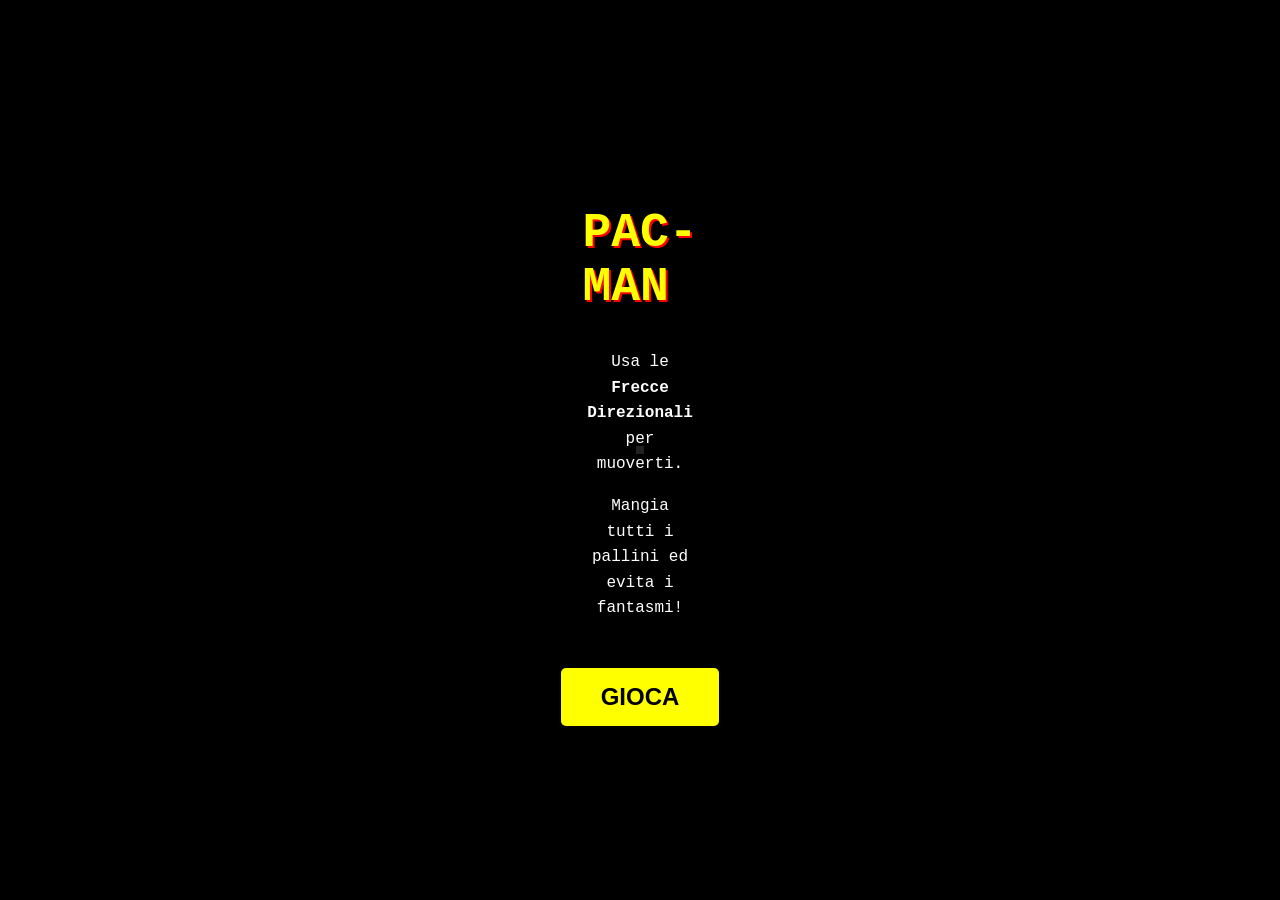
==== index.html @ ddeb4d35 "Add files via upload" ====
<!DOCTYPE html>
<html lang="it">
<head>
    <meta charset="UTF-8">
    <meta name="viewport" content="width=device-width, initial-scale=1.0">
    <title>Pac-Man Clone - Full Game</title>
    <link rel="stylesheet" href="style.css">
</head>
<body>
    <div id="game-wrapper">
        <!-- Schermata Menu -->
        <div id="menu-screen" class="overlay">
            <h1>PAC-MAN</h1>
            <div class="instructions">
                <p>Usa le <b>Frecce Direzionali</b> per muoverti.</p>
                <p>Mangia tutti i pallini ed evita i fantasmi!</p>
            </div>
            <button id="start-button">GIOCA</button>
        </div>

        <!-- Schermata Game Over -->
        <div id="game-over-screen" class="overlay hidden">
            <h1 id="status-title">GAME OVER</h1>
            <p>Punteggio Finale: <span id="final-score">0</span></p>
            <button id="restart-button">RIPROVA</button>
        </div>

        <!-- Interfaccia di Gioco -->
        <div id="game-ui" class="hidden">
            <div class="score-container">SCORE: <span id="score-val">0</span></div>
            <canvas id="gameCanvas"></canvas>
        </div>
    </div>
    <script src="game.js"></script>
</body>
</html>
---- style.css ----
body {
    background-color: #000;
    color: #fff;
    margin: 0;
    display: flex;
    justify-content: center;
    align-items: center;
    height: 100vh;
    font-family: 'Courier New', Courier, monospace;
    overflow: hidden;
}

#game-wrapper {
    position: relative;
    border: 4px solid #222;
    background-color: #000;
}

.overlay {
    position: absolute;
    top: 0;
    left: 0;
    width: 100%;
    height: 100%;
    background: rgba(0, 0, 0, 0.9);
    display: flex;
    flex-direction: column;
    justify-content: center;
    align-items: center;
    z-index: 10;
}

.hidden {
    display: none !important;
}

h1 {
    font-size: 3rem;
    color: #ffff00;
    text-shadow: 2px 2px #ff0000;
    margin-bottom: 20px;
}

.instructions {
    text-align: center;
    margin-bottom: 30px;
    line-height: 1.6;
}

button {
    background: #ffff00;
    border: none;
    padding: 15px 40px;
    font-size: 1.5rem;
    font-weight: bold;
    cursor: pointer;
    border-radius: 5px;
    transition: transform 0.2s, background 0.2s;
}

button:hover {
    transform: scale(1.1);
    background: #ffcc00;
}

#game-ui {
    display: flex;
    flex-direction: column;
    align-items: center;
}

.score-container {
    font-size: 1.5rem;
    padding: 10px;
    color: #fff;
    width: 100%;
    text-align: left;
}

canvas {
    display: block;
    background-color: #000;
}
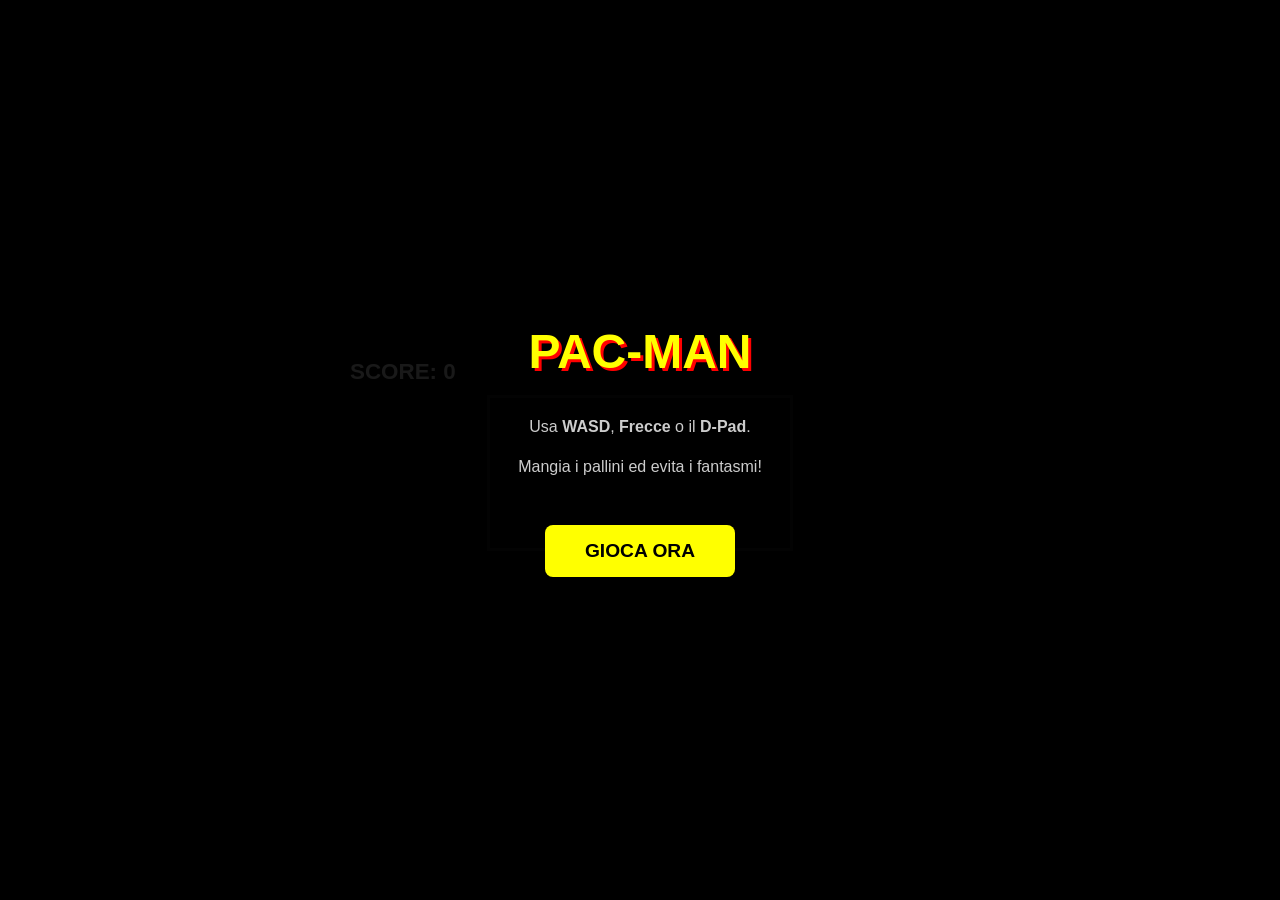
==== commit 91cd7d85: "Add files via upload" ====
--- a/index.html
+++ b/index.html
@@ -2,20 +2,20 @@
 <html lang="it">
 <head>
     <meta charset="UTF-8">
-    <meta name="viewport" content="width=device-width, initial-scale=1.0">
-    <title>Pac-Man Clone - Full Game</title>
+    <meta name="viewport" content="width=device-width, initial-scale=1.0, maximum-scale=1.0, user-scalable=no">
+    <title>Pac-Man Mobile Pro</title>
     <link rel="stylesheet" href="style.css">
 </head>
 <body>
-    <div id="game-wrapper">
-        <!-- Schermata Menu -->
+    <div id="game-container">
+        <!-- Schermata Iniziale -->
         <div id="menu-screen" class="overlay">
             <h1>PAC-MAN</h1>
             <div class="instructions">
-                <p>Usa le <b>Frecce Direzionali</b> per muoverti.</p>
-                <p>Mangia tutti i pallini ed evita i fantasmi!</p>
+                <p>Usa <b>WASD</b>, <b>Frecce</b> o il <b>D-Pad</b>.</p>
+                <p>Mangia i pallini ed evita i fantasmi!</p>
             </div>
-            <button id="start-button">GIOCA</button>
+            <button id="start-button">GIOCA ORA</button>
         </div>
 
         <!-- Schermata Game Over -->
@@ -25,12 +25,25 @@
             <button id="restart-button">RIPROVA</button>
         </div>
 
-        <!-- Interfaccia di Gioco -->
-        <div id="game-ui" class="hidden">
-            <div class="score-container">SCORE: <span id="score-val">0</span></div>
-            <canvas id="gameCanvas"></canvas>
+        <!-- Area di Gioco -->
+        <div id="ui-layer">
+            <div class="score-box">SCORE: <span id="score-val">0</span></div>
+        </div>
+
+        <canvas id="gameCanvas"></canvas>
+
+        <!-- Controlli Touch -->
+        <div id="dpad">
+            <div class="dpad-row">
+                <button class="dpad-btn" id="up-btn">▲</button>
+            </div>
+            <div class="dpad-row">
+                <button class="dpad-btn" id="left-btn">◀</button>
+                <button class="dpad-btn" id="down-btn">▼</button>
+                <button class="dpad-btn" id="right-btn">▶</button>
+            </div>
         </div>
     </div>
     <script src="game.js"></script>
 </body>
-</html>
+</html>
--- a/style.css
+++ b/style.css
@@ -1,19 +1,39 @@
+* {
+    box-sizing: border-box;
+    user-select: none;
+    -webkit-tap-highlight-color: transparent;
+}
+
 body {
     background-color: #000;
-    color: #fff;
     margin: 0;
+    padding: 0;
     display: flex;
     justify-content: center;
     align-items: center;
     height: 100vh;
-    font-family: 'Courier New', Courier, monospace;
+    color: white;
+    font-family: 'Arial', sans-serif;
     overflow: hidden;
+    touch-action: none;
 }
 
-#game-wrapper {
+#game-container {
     position: relative;
-    border: 4px solid #222;
-    background-color: #000;
+    display: flex;
+    flex-direction: column;
+    align-items: center;
+    width: 100%;
+    max-width: 600px;
+}
+
+canvas {
+    background-color: black;
+    border: 3px solid #222;
+    display: block;
+    max-width: 95vw;
+    max-height: 50vh;
+    height: auto;
 }
 
 .overlay {
@@ -27,7 +47,8 @@
     flex-direction: column;
     justify-content: center;
     align-items: center;
-    z-index: 10;
+    z-index: 100;
+    text-align: center;
 }
 
 .hidden {
@@ -35,49 +56,76 @@
 }
 
 h1 {
+    color: #ffff00;
     font-size: 3rem;
-    color: #ffff00;
-    text-shadow: 2px 2px #ff0000;
-    margin-bottom: 20px;
+    margin: 0 0 20px 0;
+    text-shadow: 3px 3px #ff0000;
 }
 
 .instructions {
-    text-align: center;
     margin-bottom: 30px;
-    line-height: 1.6;
+    line-height: 1.5;
+    color: #ccc;
 }
 
 button {
-    background: #ffff00;
+    background-color: #ffff00;
+    color: #000;
     border: none;
     padding: 15px 40px;
-    font-size: 1.5rem;
+    font-size: 1.2rem;
     font-weight: bold;
     cursor: pointer;
-    border-radius: 5px;
-    transition: transform 0.2s, background 0.2s;
+    border-radius: 8px;
+    transition: transform 0.1s;
 }
 
-button:hover {
-    transform: scale(1.1);
-    background: #ffcc00;
+button:active {
+    transform: scale(0.9);
 }
 
-#game-ui {
+#ui-layer {
+    width: 100%;
+    padding: 10px;
+    display: flex;
+    justify-content: flex-start;
+}
+
+.score-box {
+    font-size: 1.4rem;
+    font-weight: bold;
+    color: #fff;
+}
+
+/* D-Pad Styles */
+#dpad {
+    margin-top: 20px;
     display: flex;
     flex-direction: column;
     align-items: center;
+    gap: 10px;
 }
 
-.score-container {
-    font-size: 1.5rem;
-    padding: 10px;
-    color: #fff;
-    width: 100%;
-    text-align: left;
+.dpad-row {
+    display: flex;
+    gap: 10px;
 }
 
-canvas {
-    display: block;
-    background-color: #000;
+.dpad-btn {
+    width: 60px;
+    height: 60px;
+    background-color: #333;
+    color: #ffff00;
+    border: 2px solid #555;
+    font-size: 1.5rem;
+    padding: 0;
+    display: flex;
+    justify-content: center;
+    align-items: center;
 }
+
+@media (min-width: 800px) {
+    #dpad {
+        display: none; /* Nascondi su PC se vuoi usare solo tastiera */
+    }
+}
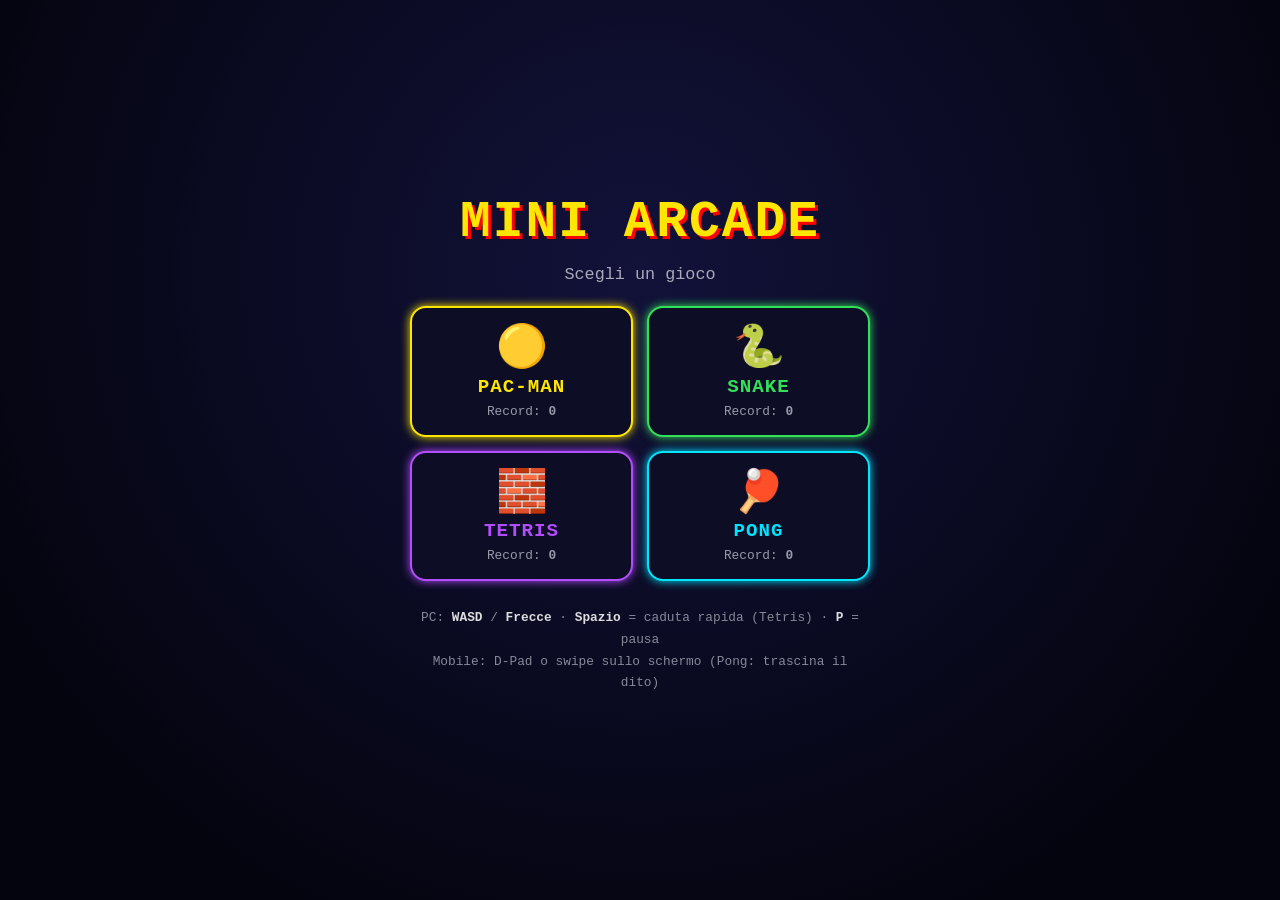
==== commit 33e53a1f: "Add files via upload" ====
--- a/index.html
+++ b/index.html
@@ -2,48 +2,83 @@
 <html lang="it">
 <head>
     <meta charset="UTF-8">
-    <meta name="viewport" content="width=device-width, initial-scale=1.0, maximum-scale=1.0, user-scalable=no">
-    <title>Pac-Man Mobile Pro</title>
+    <meta name="viewport" content="width=device-width, initial-scale=1.0, maximum-scale=1.0, user-scalable=no, viewport-fit=cover">
+    <title>Mini Arcade</title>
     <link rel="stylesheet" href="style.css">
 </head>
 <body>
-    <div id="game-container">
-        <!-- Schermata Iniziale -->
-        <div id="menu-screen" class="overlay">
-            <h1>PAC-MAN</h1>
-            <div class="instructions">
-                <p>Usa <b>WASD</b>, <b>Frecce</b> o il <b>D-Pad</b>.</p>
-                <p>Mangia i pallini ed evita i fantasmi!</p>
-            </div>
-            <button id="start-button">GIOCA ORA</button>
+    <div id="app">
+        <!-- Barra superiore (punteggio, menu, pausa) -->
+        <div id="hud" class="hidden">
+            <button id="menu-btn" class="hud-btn" aria-label="Torna al menu">☰</button>
+            <div class="hud-score"><span class="label">SCORE</span> <span id="score-val">0</span></div>
+            <div class="hud-score"><span class="label">BEST</span> <span id="best-val">0</span></div>
+            <button id="pause-btn" class="hud-btn" aria-label="Pausa">❚❚</button>
         </div>
 
-        <!-- Schermata Game Over -->
-        <div id="game-over-screen" class="overlay hidden">
-            <h1 id="status-title">GAME OVER</h1>
-            <p>Punteggio Finale: <span id="final-score">0</span></p>
-            <button id="restart-button">RIPROVA</button>
+        <!-- Area di gioco -->
+        <canvas id="gameCanvas" class="hidden"></canvas>
+
+        <!-- Controlli touch -->
+        <div id="controls" class="hidden">
+            <div id="dpad">
+                <div class="dpad-row">
+                    <button class="dpad-btn" id="up-btn" aria-label="Su">▲</button>
+                </div>
+                <div class="dpad-row">
+                    <button class="dpad-btn" id="left-btn" aria-label="Sinistra">◀</button>
+                    <button class="dpad-btn" id="down-btn" aria-label="Giù">▼</button>
+                    <button class="dpad-btn" id="right-btn" aria-label="Destra">▶</button>
+                </div>
+            </div>
+            <button id="action-btn" class="hidden">⤓</button>
+        </div>
+    </div>
+
+    <!-- Schermata iniziale: scelta del gioco -->
+    <div id="menu-screen" class="overlay">
+        <h1 class="logo">MINI ARCADE</h1>
+        <p class="subtitle">Scegli un gioco</p>
+
+        <div class="game-grid">
+            <button class="game-card" data-game="pacman" style="--c:#ffe600">
+                <span class="icon">🟡</span>
+                <span class="name">PAC-MAN</span>
+                <span class="record">Record: <b id="best-pacman">0</b></span>
+            </button>
+            <button class="game-card" data-game="snake" style="--c:#33e05a">
+                <span class="icon">🐍</span>
+                <span class="name">SNAKE</span>
+                <span class="record">Record: <b id="best-snake">0</b></span>
+            </button>
+            <button class="game-card" data-game="tetris" style="--c:#b44cff">
+                <span class="icon">🧱</span>
+                <span class="name">TETRIS</span>
+                <span class="record">Record: <b id="best-tetris">0</b></span>
+            </button>
+            <button class="game-card" data-game="pong" style="--c:#00e5ff">
+                <span class="icon">🏓</span>
+                <span class="name">PONG</span>
+                <span class="record">Record: <b id="best-pong">0</b></span>
+            </button>
         </div>
 
-        <!-- Area di Gioco -->
-        <div id="ui-layer">
-            <div class="score-box">SCORE: <span id="score-val">0</span></div>
-        </div>
+        <p class="hint">
+            PC: <b>WASD</b> / <b>Frecce</b> · <b>Spazio</b> = caduta rapida (Tetris) · <b>P</b> = pausa<br>
+            Mobile: D-Pad o swipe sullo schermo (Pong: trascina il dito)
+        </p>
+    </div>
 
-        <canvas id="gameCanvas"></canvas>
-
-        <!-- Controlli Touch -->
-        <div id="dpad">
-            <div class="dpad-row">
-                <button class="dpad-btn" id="up-btn">▲</button>
-            </div>
-            <div class="dpad-row">
-                <button class="dpad-btn" id="left-btn">◀</button>
-                <button class="dpad-btn" id="down-btn">▼</button>
-                <button class="dpad-btn" id="right-btn">▶</button>
-            </div>
+    <!-- Schermata Pausa / Game Over -->
+    <div id="message-screen" class="overlay hidden">
+        <h1 id="msg-title">GAME OVER</h1>
+        <p id="msg-text"></p>
+        <div class="btn-row">
+            <button id="msg-primary" class="btn">RIPROVA</button>
+            <button id="msg-secondary" class="btn btn-secondary">MENU</button>
         </div>
     </div>
+
     <script src="game.js"></script>
 </body>
-</html>+</html>
--- a/style.css
+++ b/style.css
@@ -1,131 +1,275 @@
 * {
     box-sizing: border-box;
     user-select: none;
+    -webkit-user-select: none;
     -webkit-tap-highlight-color: transparent;
 }
 
-body {
-    background-color: #000;
+html, body {
     margin: 0;
     padding: 0;
-    display: flex;
-    justify-content: center;
-    align-items: center;
+    height: 100%;
+    background: #000;
+}
+
+body {
+    color: #fff;
+    font-family: 'Courier New', Courier, monospace;
+    overflow: hidden;
+    touch-action: none;
+    overscroll-behavior: none;
+}
+
+.hidden {
+    display: none !important;
+}
+
+/* ---------- Layout principale ---------- */
+#app {
+    width: 100%;
     height: 100vh;
-    color: white;
-    font-family: 'Arial', sans-serif;
-    overflow: hidden;
-    touch-action: none;
-}
-
-#game-container {
-    position: relative;
-    display: flex;
-    flex-direction: column;
-    align-items: center;
-    width: 100%;
-    max-width: 600px;
+    height: 100dvh;
+    display: flex;
+    flex-direction: column;
+    align-items: center;
+    justify-content: center;
+    gap: 10px;
+    padding: 8px 0;
 }
 
 canvas {
-    background-color: black;
-    border: 3px solid #222;
     display: block;
-    max-width: 95vw;
-    max-height: 50vh;
-    height: auto;
-}
-
+    background: #000;
+    border-radius: 10px;
+    box-shadow: 0 0 0 3px #1c1c4a, 0 0 26px rgba(60, 60, 255, 0.3);
+    touch-action: none;
+}
+
+/* ---------- HUD ---------- */
+#hud {
+    display: flex;
+    align-items: center;
+    justify-content: space-between;
+    gap: 8px;
+    font-weight: bold;
+}
+
+.hud-score {
+    font-size: 1.1rem;
+    color: #fff;
+    white-space: nowrap;
+}
+
+.hud-score .label {
+    color: #8888cc;
+    font-size: 0.8rem;
+}
+
+.hud-btn {
+    width: 40px;
+    height: 40px;
+    padding: 0;
+    font-size: 1.1rem;
+    background: #15153a;
+    color: #ffe600;
+    border: 2px solid #33336a;
+    border-radius: 10px;
+}
+
+/* ---------- Bottoni generici ---------- */
+button {
+    font-family: inherit;
+    cursor: pointer;
+    transition: transform 0.1s;
+}
+
+button:active {
+    transform: scale(0.93);
+}
+
+.btn {
+    background: #ffe600;
+    color: #000;
+    border: none;
+    padding: 14px 32px;
+    font-size: 1.1rem;
+    font-weight: bold;
+    border-radius: 10px;
+}
+
+.btn-secondary {
+    background: #222250;
+    color: #fff;
+    border: 2px solid #44448a;
+}
+
+.btn-row {
+    display: flex;
+    gap: 14px;
+    flex-wrap: wrap;
+    justify-content: center;
+}
+
+/* ---------- Overlay (menu / messaggi) ---------- */
 .overlay {
-    position: absolute;
-    top: 0;
-    left: 0;
-    width: 100%;
-    height: 100%;
-    background: rgba(0, 0, 0, 0.9);
+    position: fixed;
+    inset: 0;
+    background: radial-gradient(circle at 50% 30%, #12123a 0%, #04040f 80%);
     display: flex;
     flex-direction: column;
     justify-content: center;
     align-items: center;
     z-index: 100;
     text-align: center;
-}
-
-.hidden {
-    display: none !important;
+    padding: 16px;
+    overflow-y: auto;
+}
+
+#message-screen {
+    background: rgba(0, 0, 0, 0.82);
 }
 
 h1 {
-    color: #ffff00;
-    font-size: 3rem;
-    margin: 0 0 20px 0;
+    color: #ffe600;
+    font-size: 2.6rem;
+    margin: 0 0 14px 0;
     text-shadow: 3px 3px #ff0000;
-}
-
-.instructions {
-    margin-bottom: 30px;
+    letter-spacing: 2px;
+}
+
+.logo {
+    font-size: clamp(2rem, 9vw, 3.2rem);
+    animation: glow 2.4s ease-in-out infinite alternate;
+}
+
+@keyframes glow {
+    from { text-shadow: 3px 3px #ff0000, 0 0 6px rgba(255, 230, 0, 0.2); }
+    to   { text-shadow: 3px 3px #ff0000, 0 0 22px rgba(255, 230, 0, 0.7); }
+}
+
+.subtitle {
+    margin: 0 0 22px 0;
+    color: #aab;
+    font-size: 1.05rem;
+}
+
+#msg-text {
+    color: #ccd;
+    margin: 0 0 24px 0;
+    font-size: 1.1rem;
     line-height: 1.5;
-    color: #ccc;
-}
-
-button {
-    background-color: #ffff00;
-    color: #000;
-    border: none;
-    padding: 15px 40px;
+}
+
+/* ---------- Schede dei giochi ---------- */
+.game-grid {
+    display: grid;
+    grid-template-columns: repeat(2, 1fr);
+    gap: 14px;
+    width: min(92vw, 460px);
+}
+
+.game-card {
+    display: flex;
+    flex-direction: column;
+    align-items: center;
+    gap: 6px;
+    padding: 20px 8px 16px;
+    background: #0d0d26;
+    color: #fff;
+    border: 2px solid var(--c);
+    border-radius: 16px;
+    box-shadow: 0 0 10px var(--c);
+    transition: transform 0.15s, box-shadow 0.15s;
+}
+
+.game-card:hover {
+    transform: translateY(-3px) scale(1.03);
+    box-shadow: 0 0 24px var(--c);
+}
+
+.game-card .icon {
+    font-size: 2.6rem;
+    line-height: 1;
+}
+
+.game-card .name {
     font-size: 1.2rem;
     font-weight: bold;
-    cursor: pointer;
-    border-radius: 8px;
-    transition: transform 0.1s;
-}
-
-button:active {
-    transform: scale(0.9);
-}
-
-#ui-layer {
-    width: 100%;
-    padding: 10px;
-    display: flex;
-    justify-content: flex-start;
-}
-
-.score-box {
-    font-size: 1.4rem;
-    font-weight: bold;
-    color: #fff;
-}
-
-/* D-Pad Styles */
+    color: var(--c);
+    letter-spacing: 1px;
+}
+
+.game-card .record {
+    font-size: 0.8rem;
+    color: #99a;
+}
+
+.hint {
+    margin-top: 26px;
+    color: #889;
+    font-size: 0.8rem;
+    line-height: 1.7;
+    max-width: 440px;
+}
+
+.hint b {
+    color: #ddd;
+}
+
+/* ---------- Controlli touch ---------- */
+#controls {
+    display: flex;
+    justify-content: space-between;
+    align-items: center;
+    padding: 0 6px;
+}
+
 #dpad {
-    margin-top: 20px;
-    display: flex;
-    flex-direction: column;
-    align-items: center;
-    gap: 10px;
+    display: flex;
+    flex-direction: column;
+    align-items: center;
+    gap: 8px;
 }
 
 .dpad-row {
     display: flex;
-    gap: 10px;
+    gap: 8px;
 }
 
 .dpad-btn {
-    width: 60px;
-    height: 60px;
-    background-color: #333;
-    color: #ffff00;
-    border: 2px solid #555;
+    width: 62px;
+    height: 62px;
+    background: #1b1b44;
+    color: #ffe600;
+    border: 2px solid #4a4a8a;
+    border-radius: 14px;
     font-size: 1.5rem;
     padding: 0;
     display: flex;
     justify-content: center;
     align-items: center;
-}
-
-@media (min-width: 800px) {
-    #dpad {
-        display: none; /* Nascondi su PC se vuoi usare solo tastiera */
+    touch-action: none;
+}
+
+.dpad-btn.active {
+    background: #33337a;
+    transform: scale(0.92);
+}
+
+#action-btn {
+    width: 86px;
+    height: 86px;
+    border-radius: 50%;
+    background: #c71f3a;
+    color: #fff;
+    border: 3px solid #ff6b81;
+    font-size: 2rem;
+    touch-action: none;
+}
+
+/* Su PC con mouse i controlli touch restano nascosti */
+@media (hover: hover) and (pointer: fine) {
+    #controls {
+        display: none !important;
     }
-}+}
